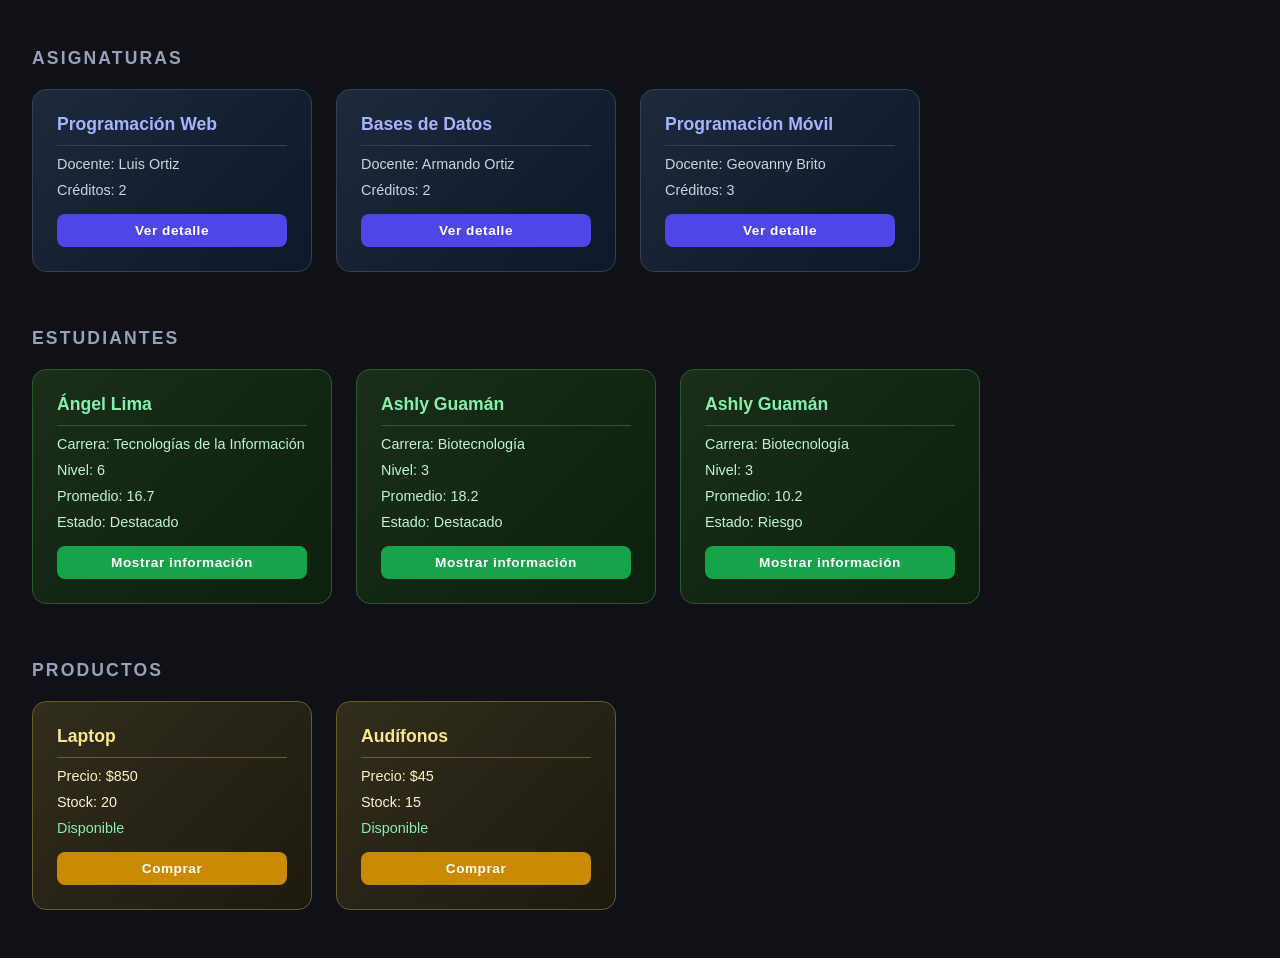
==== PRIMERPARCIAL/Custom_Elements-Clase2/index.html @ f0538464 "Empieza una nueva aventura Subida de las primeras dos actividades" ====
<!DOCTYPE html>
<html lang="es">
  <head>
    <meta charset="UTF-8" />
    <meta name="viewport" content="width=device-width, initial-scale=1.0" />
    <title>Taller 01 - Web Components</title>
    <link rel="stylesheet" href="styles.css" />
  </head>
  <body>

    <main>
      <section class="section-courses">
        <h1 class="section-title">Asignaturas</h1>
        <div class="card-row">
          <course-card name="Programación Web"   teacher="Luis Ortiz"     credits="2"></course-card>
          <course-card name="Bases de Datos"     teacher="Armando Ortiz"  credits="2"></course-card>
          <course-card name="Programación Móvil" teacher="Geovanny Brito" credits="3"></course-card>
        </div>
      </section>

      <section class="section-students">
        <h1 class="section-title">Estudiantes</h1>
        <div class="card-row">
          <student-card name="Ángel Lima"   career="Tecnologías de la Información" level="6" grade="16.7"></student-card>
          <student-card name="Ashly Guamán" career="Biotecnología"                 level="3" grade="18.2"></student-card>
          <student-card name="Ashly Guamán" career="Biotecnología"                 level="3" grade="10.2"></student-card>
        </div>
      </section>

      <section class="section-products">
        <h1 class="section-title">Productos</h1>
        <div class="card-row">
          <product-card name="Laptop" price="850" stock="20"></product-card>
          <product-card name="Audífonos" price="45" stock="15"></product-card>
        </div>
      </section>
    </main>

    <script src="app.js"></script>
  </body>
</html>
---- PRIMERPARCIAL/Custom_Elements-Clase2/styles.css ----
/* ── Reset & base ─────────────────────────────────────────── */
*, *::before, *::after {
  box-sizing: border-box;
  margin: 0;
  padding: 0;
}

body {
  background-color: #0f1117;
  color: #e2e8f0;
  font-family: Arial, sans-serif;
  min-height: 100vh;
  padding: 48px 32px;
}

/* ── Layout ───────────────────────────────────────────────── */
main {
  display: flex;
  flex-direction: column;
  gap: 56px;
}

.section-title {
  font-size: 1.1rem;
  font-weight: 600;
  letter-spacing: 0.12em;
  text-transform: uppercase;
  color: #94a3b8;
  margin-bottom: 20px;
}

.card-row {
  display: flex;
  flex-wrap: wrap;
  gap: 24px;
}

/* ── Course card ──────────────────────────────────────────── */
.course-card {
  width: 280px;
  padding: 24px;
  background: linear-gradient(135deg, #1e293b 0%, #0f172a 100%);
  border: 1px solid #334155;
  border-radius: 14px;
  display: flex;
  flex-direction: column;
  gap: 10px;
  transition: transform 0.2s ease, box-shadow 0.2s ease;
}

.course-card:hover {
  transform: translateY(-4px);
  box-shadow: 0 8px 24px rgba(99, 102, 241, 0.25);
}

.course-card h2 {
  font-size: 1.1rem;
  color: #a5b4fc;
  border-bottom: 1px solid #334155;
  padding-bottom: 10px;
}

.course-card p {
  font-size: 0.9rem;
  color: #cbd5e1;
}

.course-card button {
  margin-top: 6px;
  padding: 9px 0;
  width: 100%;
  background-color: #4f46e5;
  color: #fff;
  border: none;
  border-radius: 8px;
  font-size: 0.85rem;
  font-weight: 600;
  letter-spacing: 0.04em;
  cursor: pointer;
  transition: background-color 0.2s ease;
}

.course-card button:hover {
  background-color: #6366f1;
}

/* ── Student card ─────────────────────────────────────────── */
.student-card {
  width: 300px;
  padding: 24px;
  background: linear-gradient(135deg, #1a2e1a 0%, #0d1f0d 100%);
  border: 1px solid #2d5a2d;
  border-radius: 14px;
  display: flex;
  flex-direction: column;
  gap: 10px;
  transition: transform 0.2s ease, box-shadow 0.2s ease;
}

.student-card:hover {
  transform: translateY(-4px);
  box-shadow: 0 8px 24px rgba(34, 197, 94, 0.2);
}

.student-card h2 {
  font-size: 1.1rem;
  color: #86efac;
  border-bottom: 1px solid #2d5a2d;
  padding-bottom: 10px;
}

.student-card p {
  font-size: 0.9rem;
  color: #bbf7d0;
}

.student-card button {
  margin-top: 6px;
  padding: 9px 0;
  width: 100%;
  background-color: #16a34a;
  color: #fff;
  border: none;
  border-radius: 8px;
  font-size: 0.85rem;
  font-weight: 600;
  letter-spacing: 0.04em;
  cursor: pointer;
  transition: background-color 0.2s ease;
}

.student-card button:hover {
  background-color: #22c55e;
}

/* ── Product card ─────────────────────────────────────────── */
.product-card {
  width: 280px;
  padding: 24px;
  background: linear-gradient(135deg, #312e1e 0%, #1c190f 100%);
  border: 1px solid #665d2e;
  border-radius: 14px;
  display: flex;
  flex-direction: column;
  gap: 10px;
  transition: transform 0.2s ease, box-shadow 0.2s ease;
}

.product-card:hover {
  transform: translateY(-4px);
  box-shadow: 0 8px 24px rgba(234, 179, 8, 0.2);
}

.product-card h2 {
  font-size: 1.1rem;
  color: #fde68a;
  border-bottom: 1px solid #665d2e;
  padding-bottom: 10px;
}

.product-card p {
  font-size: 0.9rem;
  color: #fef3c7;
}

.product-card .product-status.available {
  color: #86efac;
}

.product-card .product-status.unavailable {
  color: #fca5a5;
}

.product-card button {
  margin-top: 6px;
  padding: 9px 0;
  width: 100%;
  background-color: #ca8a04;
  color: #fff;
  border: none;
  border-radius: 8px;
  font-size: 0.85rem;
  font-weight: 600;
  letter-spacing: 0.04em;
  cursor: pointer;
  transition: background-color 0.2s ease;
}

.product-card button:hover:not(:disabled) {
  background-color: #eab308;
}

.product-card button:disabled {
  background-color: #475569;
  cursor: not-allowed;
}
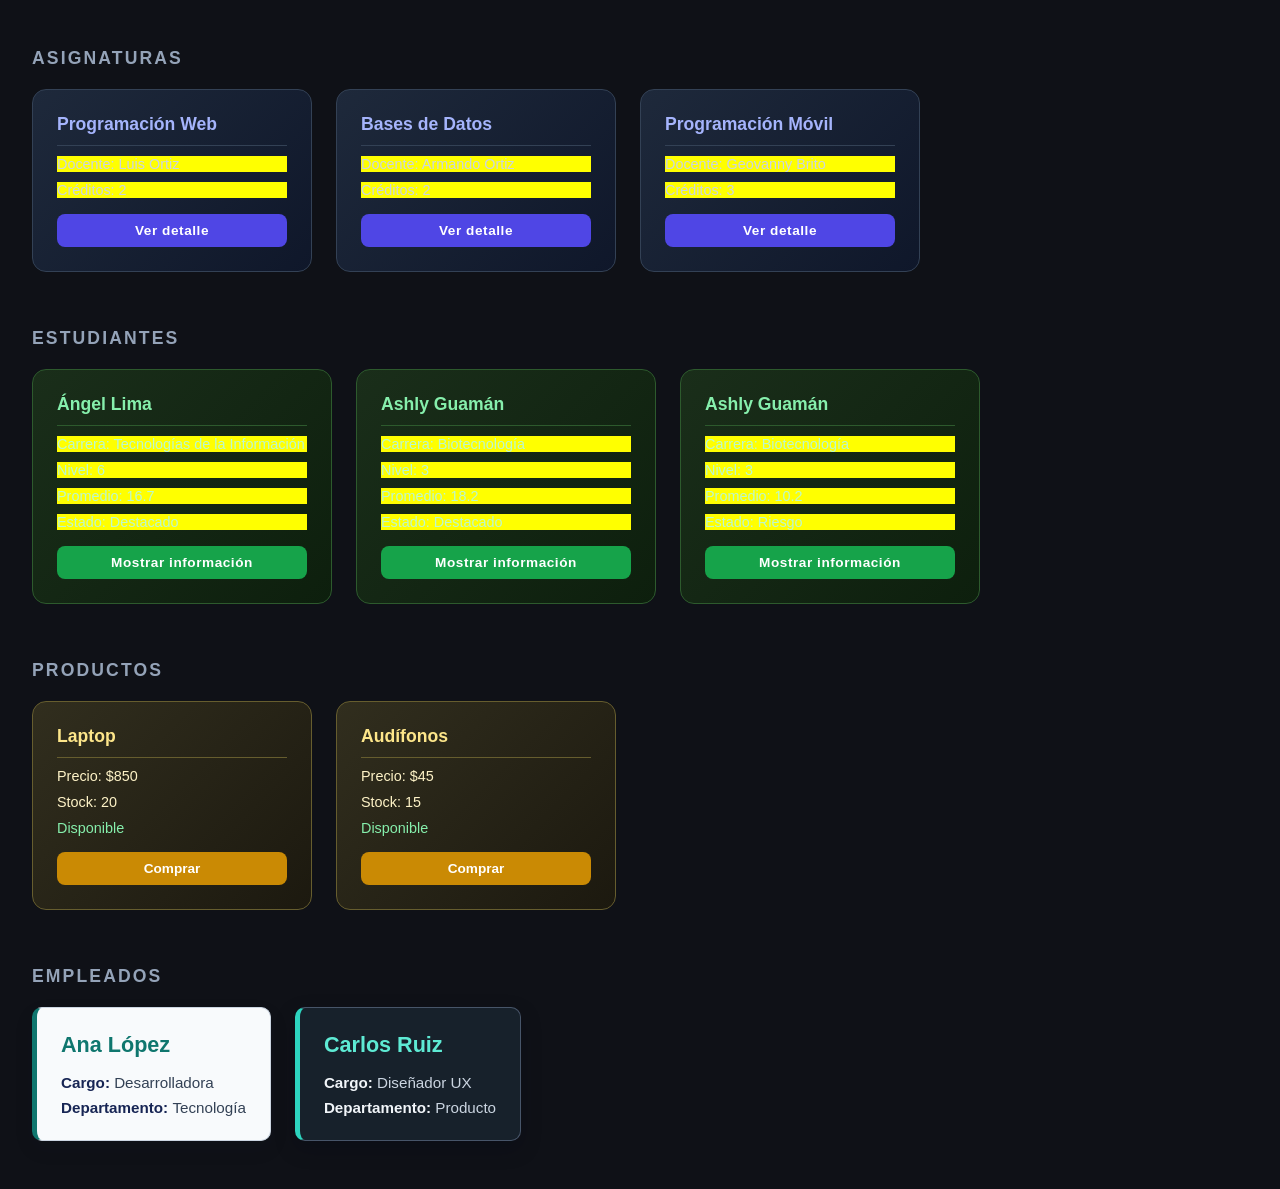
==== commit 281292e9: "cambios en Clase 2: product-card ahora usa Shadow DOM y conserva la compra y actualización de stock;" ====
--- a/PRIMERPARCIAL/Custom_Elements-Clase2/index.html
+++ b/PRIMERPARCIAL/Custom_Elements-Clase2/index.html
@@ -34,6 +34,23 @@
           <product-card name="Audífonos" price="45" stock="15"></product-card>
         </div>
       </section>
+
+      <section class="section-employees">
+        <h1 class="section-title">Empleados</h1>
+        <div class="card-row employee-row">
+          <employee-card
+            name="Ana López"
+            position="Desarrolladora"
+            department="Tecnología">
+          </employee-card>
+          <employee-card
+            name="Carlos Ruiz"
+            position="Diseñador UX"
+            department="Producto"
+            theme="dark">
+          </employee-card>
+        </div>
+      </section>
     </main>
 
     <script src="app.js"></script>
--- a/PRIMERPARCIAL/Custom_Elements-Clase2/styles.css
+++ b/PRIMERPARCIAL/Custom_Elements-Clase2/styles.css
@@ -133,64 +133,17 @@
   background-color: #22c55e;
 }
 
-/* ── Product card ─────────────────────────────────────────── */
-.product-card {
-  width: 280px;
-  padding: 24px;
-  background: linear-gradient(135deg, #312e1e 0%, #1c190f 100%);
-  border: 1px solid #665d2e;
-  border-radius: 14px;
-  display: flex;
-  flex-direction: column;
-  gap: 10px;
-  transition: transform 0.2s ease, box-shadow 0.2s ease;
+/* ── Employee card ────────────────────────────────────────── */
+.employee-row {
+  align-items: flex-start;
 }
 
-.product-card:hover {
-  transform: translateY(-4px);
-  box-shadow: 0 8px 24px rgba(234, 179, 8, 0.2);
+/* Estilos globales de prueba: no atraviesan el Shadow DOM. */
+h2 {
+  color: red;
+  font-size: 50px;
 }
 
-.product-card h2 {
-  font-size: 1.1rem;
-  color: #fde68a;
-  border-bottom: 1px solid #665d2e;
-  padding-bottom: 10px;
+p {
+  background: yellow;
 }
-
-.product-card p {
-  font-size: 0.9rem;
-  color: #fef3c7;
-}
-
-.product-card .product-status.available {
-  color: #86efac;
-}
-
-.product-card .product-status.unavailable {
-  color: #fca5a5;
-}
-
-.product-card button {
-  margin-top: 6px;
-  padding: 9px 0;
-  width: 100%;
-  background-color: #ca8a04;
-  color: #fff;
-  border: none;
-  border-radius: 8px;
-  font-size: 0.85rem;
-  font-weight: 600;
-  letter-spacing: 0.04em;
-  cursor: pointer;
-  transition: background-color 0.2s ease;
-}
-
-.product-card button:hover:not(:disabled) {
-  background-color: #eab308;
-}
-
-.product-card button:disabled {
-  background-color: #475569;
-  cursor: not-allowed;
-}
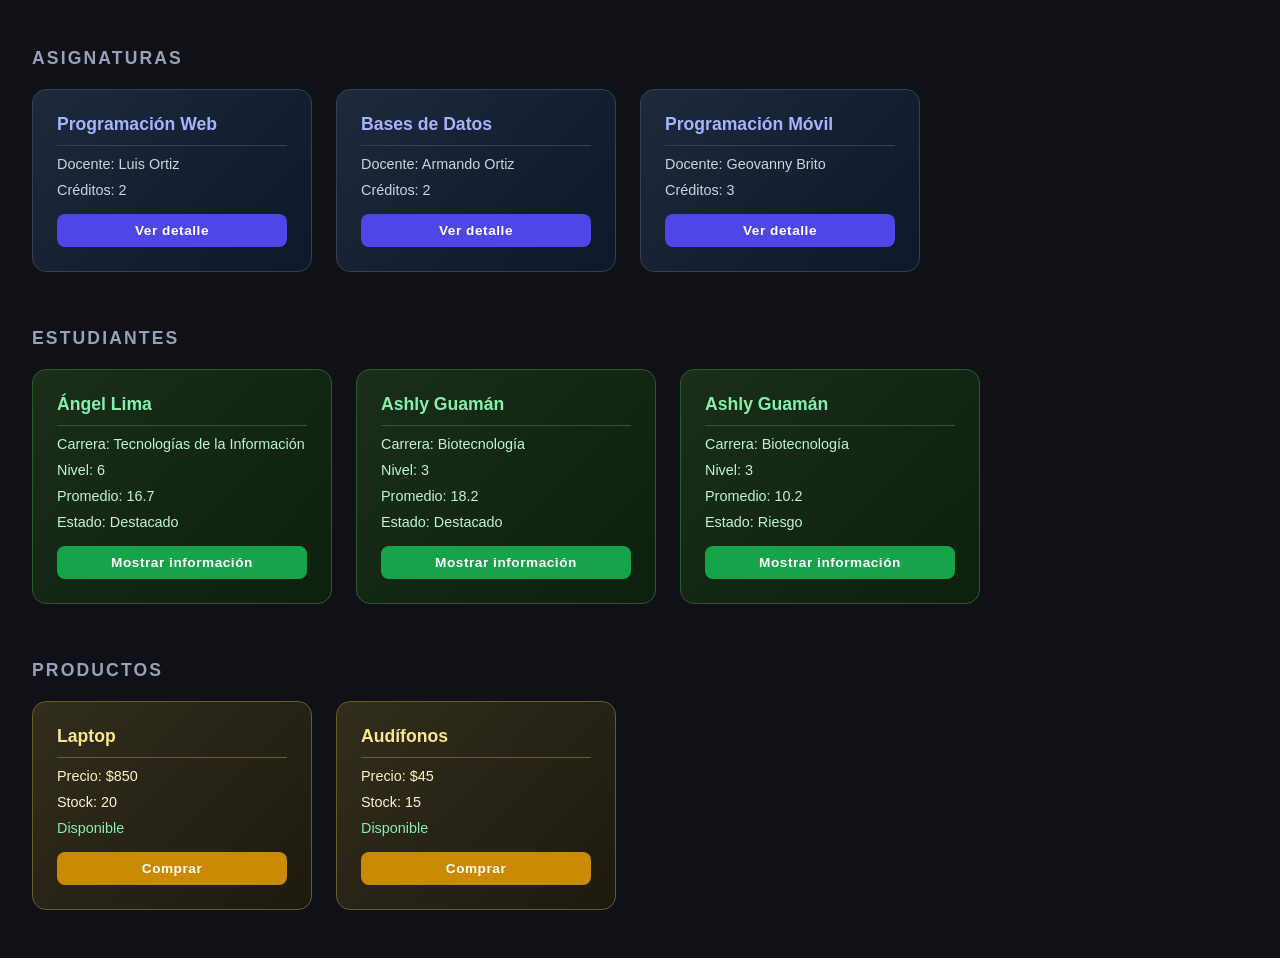
==== commit 81e147ac: "Completé el ejemplo de Clase 3 con employee-card, sus atributos name, position y department, y los t" ====
--- a/PRIMERPARCIAL/Custom_Elements-Clase2/index.html
+++ b/PRIMERPARCIAL/Custom_Elements-Clase2/index.html
@@ -34,23 +34,6 @@
           <product-card name="Audífonos" price="45" stock="15"></product-card>
         </div>
       </section>
-
-      <section class="section-employees">
-        <h1 class="section-title">Empleados</h1>
-        <div class="card-row employee-row">
-          <employee-card
-            name="Ana López"
-            position="Desarrolladora"
-            department="Tecnología">
-          </employee-card>
-          <employee-card
-            name="Carlos Ruiz"
-            position="Diseñador UX"
-            department="Producto"
-            theme="dark">
-          </employee-card>
-        </div>
-      </section>
     </main>
 
     <script src="app.js"></script>
--- a/PRIMERPARCIAL/Custom_Elements-Clase2/styles.css
+++ b/PRIMERPARCIAL/Custom_Elements-Clase2/styles.css
@@ -133,17 +133,64 @@
   background-color: #22c55e;
 }
 
-/* ── Employee card ────────────────────────────────────────── */
-.employee-row {
-  align-items: flex-start;
+/* ── Product card ─────────────────────────────────────────── */
+.product-card {
+  width: 280px;
+  padding: 24px;
+  background: linear-gradient(135deg, #312e1e 0%, #1c190f 100%);
+  border: 1px solid #665d2e;
+  border-radius: 14px;
+  display: flex;
+  flex-direction: column;
+  gap: 10px;
+  transition: transform 0.2s ease, box-shadow 0.2s ease;
 }
 
-/* Estilos globales de prueba: no atraviesan el Shadow DOM. */
-h2 {
-  color: red;
-  font-size: 50px;
+.product-card:hover {
+  transform: translateY(-4px);
+  box-shadow: 0 8px 24px rgba(234, 179, 8, 0.2);
 }
 
-p {
-  background: yellow;
+.product-card h2 {
+  font-size: 1.1rem;
+  color: #fde68a;
+  border-bottom: 1px solid #665d2e;
+  padding-bottom: 10px;
 }
+
+.product-card p {
+  font-size: 0.9rem;
+  color: #fef3c7;
+}
+
+.product-card .product-status.available {
+  color: #86efac;
+}
+
+.product-card .product-status.unavailable {
+  color: #fca5a5;
+}
+
+.product-card button {
+  margin-top: 6px;
+  padding: 9px 0;
+  width: 100%;
+  background-color: #ca8a04;
+  color: #fff;
+  border: none;
+  border-radius: 8px;
+  font-size: 0.85rem;
+  font-weight: 600;
+  letter-spacing: 0.04em;
+  cursor: pointer;
+  transition: background-color 0.2s ease;
+}
+
+.product-card button:hover:not(:disabled) {
+  background-color: #eab308;
+}
+
+.product-card button:disabled {
+  background-color: #475569;
+  cursor: not-allowed;
+}
